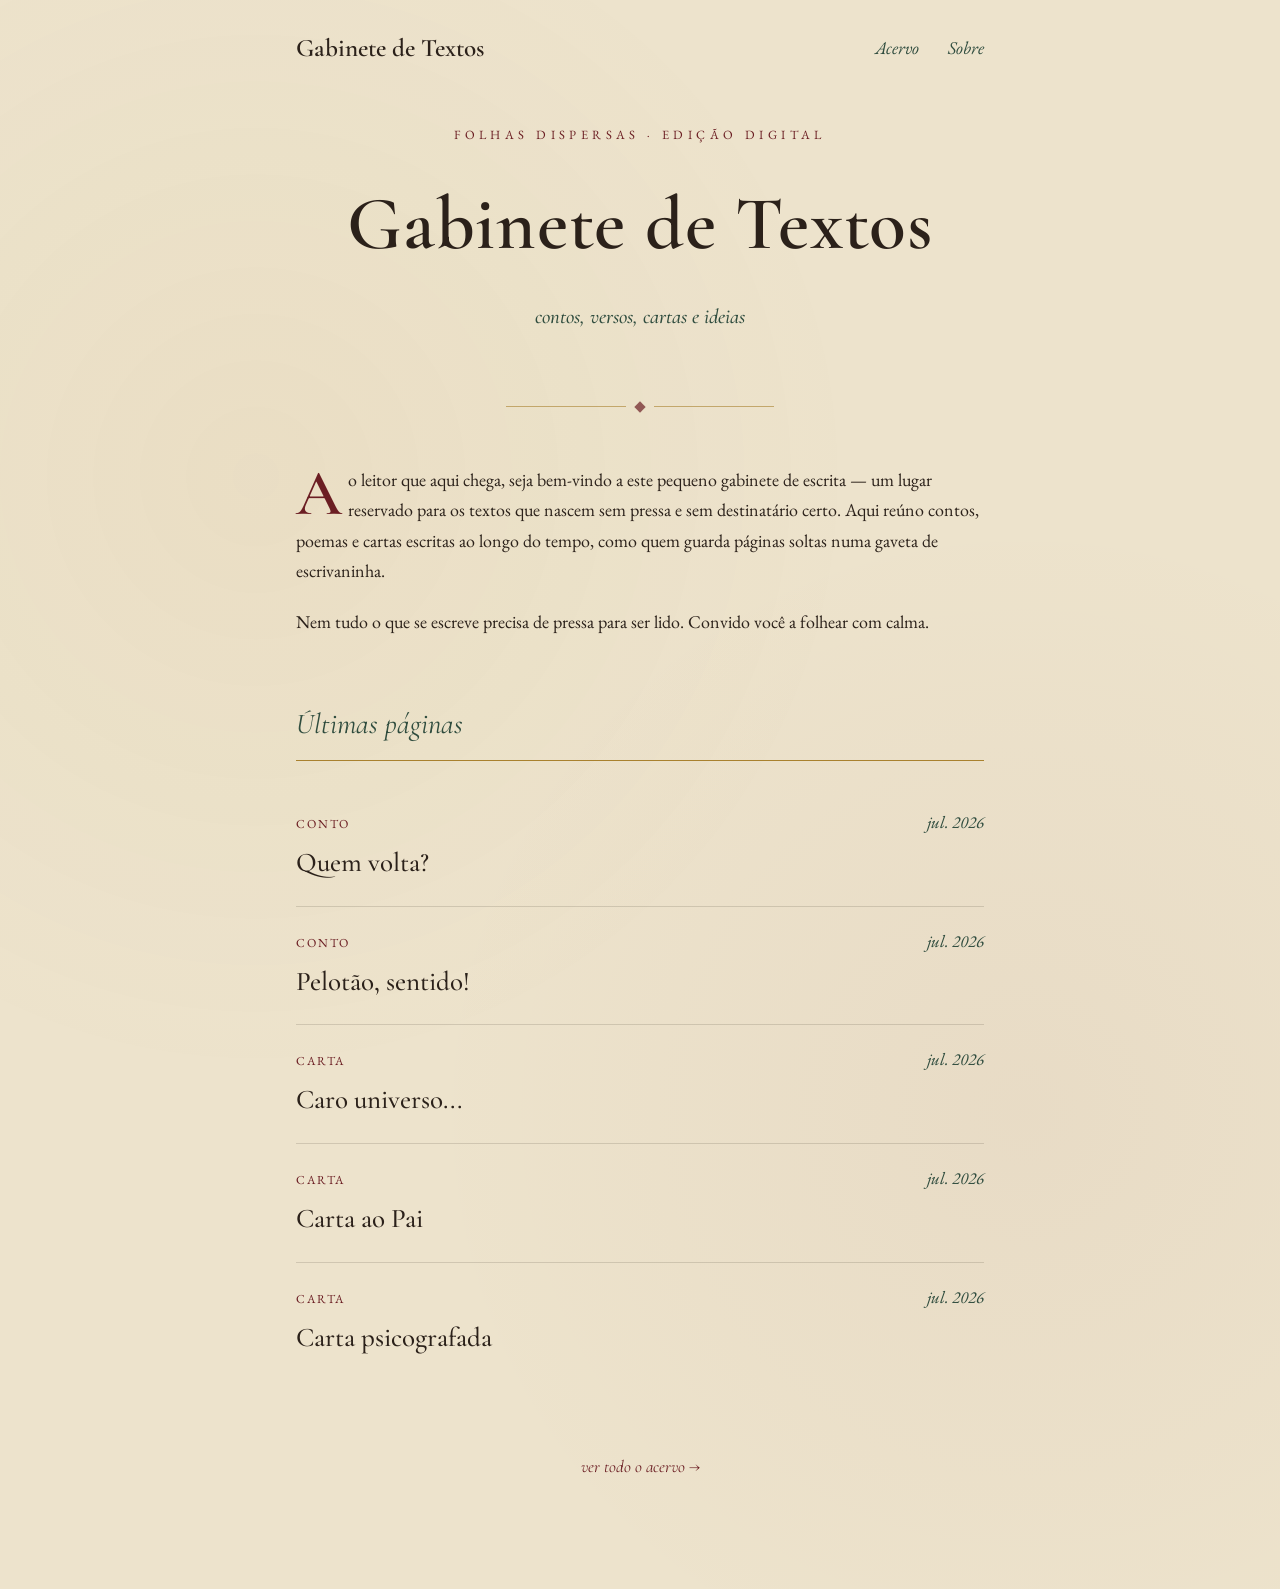
==== index.html @ 2f7e8b0a "upload page" ====
<!DOCTYPE html>
<html lang="pt-BR">
<head>
<meta charset="UTF-8">
<meta name="viewport" content="width=device-width, initial-scale=1.0">
<title>Gabinete de Textos</title>
<link rel="stylesheet" href="css/estilo.css">
</head>
<body>

<nav class="nav-topo">
  <a href="index.html" class="nav-logo">Gabinete de Textos</a>
  <div class="nav-links">
    <a href="acervo.html">Acervo</a>
    <a href="sobre.html">Sobre</a>
  </div>
</nav>

<div class="container">

  <div class="masthead">
    <div class="eyebrow">folhas dispersas · edição digital</div>
    <h1 class="titulo-principal">Gabinete de Textos</h1>
    <div class="subtitulo">contos, versos, cartas e ideias</div>
  </div>

  <div class="ornamento">
    <div class="linha"></div><div class="losango"></div><div class="linha"></div>
  </div>

  <div class="editorial">
    <p class="capitular">Ao leitor que aqui chega, seja bem-vindo a este pequeno gabinete de escrita — um lugar reservado para os textos que nascem sem pressa e sem destinatário certo. Aqui reúno contos, poemas e cartas escritas ao longo do tempo, como quem guarda páginas soltas numa gaveta de escrivaninha.</p>
    <p>Nem tudo o que se escreve precisa de pressa para ser lido. Convido você a folhear com calma.</p>
  </div>

  <div class="secao-titulo">Últimas páginas</div>

  <div id="lista-recentes">
    <!-- preenchido via JS -->
  </div>

  <div class="rodape"><a href="acervo.html">ver todo o acervo →</a></div>

</div>

<script src="js/dados.js"></script>
<script>
  carregarTextos().then(textos => {
    const recentes = textos
      .sort((a, b) => new Date(b.data) - new Date(a.data))
      .slice(0, 5);
    const container = document.getElementById('lista-recentes');
    container.innerHTML = recentes.map(renderizarLinhaEdicao).join('');
  });
</script>

</body>
</html>
---- css/estilo.css ----
@import url('https://fonts.googleapis.com/css2?family=Cormorant+Garamond:ital,wght@0,400;0,500;0,600;1,400;1,500&family=EB+Garamond:ital,wght@0,400;0,500;1,400&display=swap');

:root{
  --papel: #EDE3CC;
  --papel-escuro: #E3D6B8;
  --tinta: #2B211A;
  --bordo: #6B1E23;
  --dourado: #A9812E;
  --verde: #2F4C3E;
}

*{ box-sizing: border-box; }

html, body{
  margin:0;
  background: var(--papel);
  background-image:
    radial-gradient(circle at 20% 30%, rgba(169,129,46,0.05), transparent 40%),
    radial-gradient(circle at 80% 70%, rgba(107,30,35,0.04), transparent 40%);
  color: var(--tinta);
  font-family: 'EB Garamond', serif;
  font-size: 18px;
  line-height: 1.7;
}

a{ color: var(--bordo); text-decoration: none; }
a:hover{ text-decoration: underline; }

.container{ max-width: 760px; margin: 0 auto; padding: 3rem 2rem 6rem; }

/* Navegação */
.nav-topo{
  display:flex; justify-content:space-between; align-items:center;
  max-width: 760px; margin: 0 auto; padding: 1.5rem 2rem 0;
}
.nav-logo{
  font-family: 'Cormorant Garamond', serif;
  font-weight: 600;
  font-size: 1.4rem;
  color: var(--tinta);
}
.nav-logo:hover{ text-decoration:none; color: var(--bordo); }
.nav-links{ display:flex; gap: 1.6rem; }
.nav-links a{
  font-family: 'EB Garamond', serif;
  font-style: italic;
  font-size: 1rem;
  color: var(--verde);
}

/* Masthead */
.masthead{ text-align:center; padding-bottom: 2rem; }
.eyebrow{
  font-family: 'EB Garamond', serif;
  letter-spacing: 0.35em;
  font-size: 0.7rem;
  text-transform: uppercase;
  color: var(--bordo);
  margin-bottom: 0.8rem;
}
.titulo-principal{
  font-family: 'Cormorant Garamond', serif;
  font-weight: 600;
  font-size: 4.2rem;
  margin: 0;
  letter-spacing: 0.01em;
}
.subtitulo{
  font-family: 'Cormorant Garamond', serif;
  font-style: italic;
  font-weight: 500;
  font-size: 1.15rem;
  color: var(--verde);
  margin-top: 0.6rem;
}

/* Ornamento tipo azulejo */
.ornamento{
  display:flex; align-items:center; justify-content:center; gap: 10px;
  margin: 1.8rem 0;
}
.ornamento .linha{ height:1px; width: 120px; background: var(--dourado); opacity:0.6; }
.ornamento .losango{
  width: 8px; height:8px; background: var(--bordo); opacity:0.7;
  transform: rotate(45deg);
}

/* Editorial / texto introdutório */
.editorial{ margin: 3rem 0; }
.editorial p{ margin: 0 0 1.1rem; }
.capitular::first-letter{
  font-family: 'Cormorant Garamond', serif;
  font-size: 3.6rem;
  font-weight: 600;
  float: left;
  line-height: 0.8;
  padding: 0.05em 0.1em 0 0;
  color: var(--bordo);
}

/* Títulos de seção */
.secao-titulo{
  font-family: 'Cormorant Garamond', serif;
  font-style: italic;
  font-size: 1.6rem;
  color: var(--verde);
  border-bottom: 1px solid var(--dourado);
  padding-bottom: 0.6rem;
  margin: 3.5rem 0 1.5rem;
}

/* Lista de edições/textos */
.edicao{
  display:flex; justify-content:space-between; align-items:baseline;
  padding: 1.1rem 0;
  border-bottom: 1px solid rgba(43,33,26,0.15);
  gap: 1rem;
}
.edicao:last-child{ border-bottom:none; }
.edicao-link{ flex:1; display:block; color: inherit; }
.edicao-link:hover{ text-decoration:none; }
.edicao-link:hover .edicao-titulo{ color: var(--bordo); }
.edicao-info{ flex:1; }
.edicao-tipo{
  font-size: 0.68rem;
  letter-spacing: 0.15em;
  text-transform: uppercase;
  color: var(--bordo);
  display:block;
  margin-bottom: 0.3rem;
}
.edicao-titulo{
  font-family: 'Cormorant Garamond', serif;
  font-size: 1.5rem;
  font-weight: 500;
  color: var(--tinta);
  transition: color 0.2s;
}
.edicao-data{
  font-family: 'EB Garamond', serif;
  font-style: italic;
  color: var(--verde);
  white-space: nowrap;
  font-size: 0.95rem;
}

/* Filtros do acervo */
.filtros{
  display:flex; flex-wrap: wrap; gap: 0.6rem;
  margin: 2rem 0 1rem;
}
.filtro-btn{
  font-family: 'EB Garamond', serif;
  font-style: italic;
  font-size: 0.95rem;
  background: transparent;
  border: 1px solid var(--dourado);
  color: var(--tinta);
  padding: 0.4rem 1rem;
  border-radius: 2px;
  cursor: pointer;
}
.filtro-btn:hover{ background: rgba(169,129,46,0.12); }
.filtro-btn.ativo{
  background: var(--bordo);
  border-color: var(--bordo);
  color: var(--papel);
}

/* Página de texto individual */
.texto-cabecalho{ text-align:center; margin-bottom: 2.5rem; }
.texto-tipo{
  font-size: 0.7rem;
  letter-spacing: 0.25em;
  text-transform: uppercase;
  color: var(--bordo);
}
.texto-titulo{
  font-family: 'Cormorant Garamond', serif;
  font-weight: 600;
  font-size: 3rem;
  margin: 0.5rem 0 0.3rem;
}
.texto-data{
  font-family: 'EB Garamond', serif;
  font-style: italic;
  color: var(--verde);
}
.texto-corpo p{ margin: 0 0 1.2rem; }
.texto-navegacao{
  display:flex; justify-content:space-between;
  margin-top: 3rem; padding-top: 1.5rem;
  border-top: 1px solid rgba(43,33,26,0.15);
  font-family: 'Cormorant Garamond', serif;
  font-style: italic;
}

.rodape{
  text-align:center; margin-top: 4rem;
  font-family: 'Cormorant Garamond', serif;
  font-style: italic;
  color: var(--dourado);
  font-size: 0.95rem;
}

@media (max-width: 600px){
  .titulo-principal{ font-size: 2.8rem; }
  .texto-titulo{ font-size: 2.2rem; }
  .nav-topo{ flex-direction: column; gap: 0.8rem; align-items:flex-start; }
}
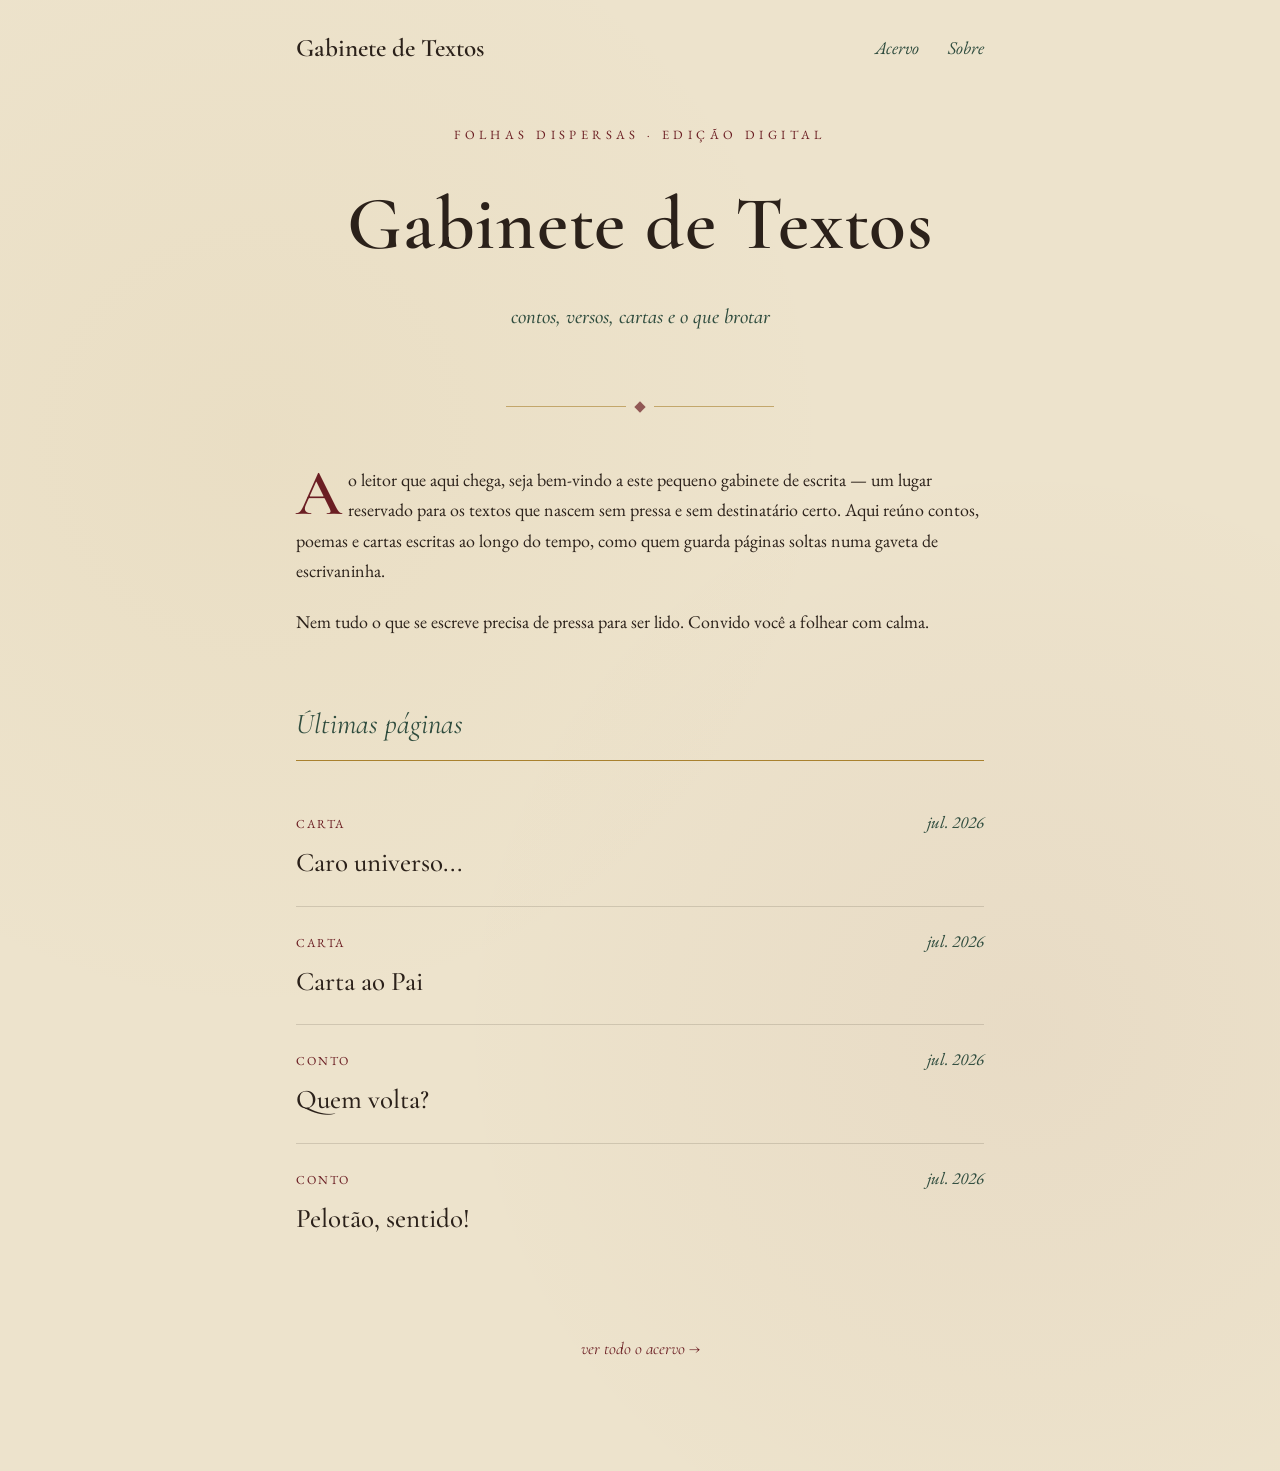
==== commit 876e497c: "Atualizar o index.html" ====
--- a/index.html
+++ b/index.html
@@ -21,7 +21,7 @@
   <div class="masthead">
     <div class="eyebrow">folhas dispersas · edição digital</div>
     <h1 class="titulo-principal">Gabinete de Textos</h1>
-    <div class="subtitulo">contos, versos, cartas e ideias</div>
+    <div class="subtitulo">contos, versos, cartas e o que brotar</div>
   </div>
 
   <div class="ornamento">
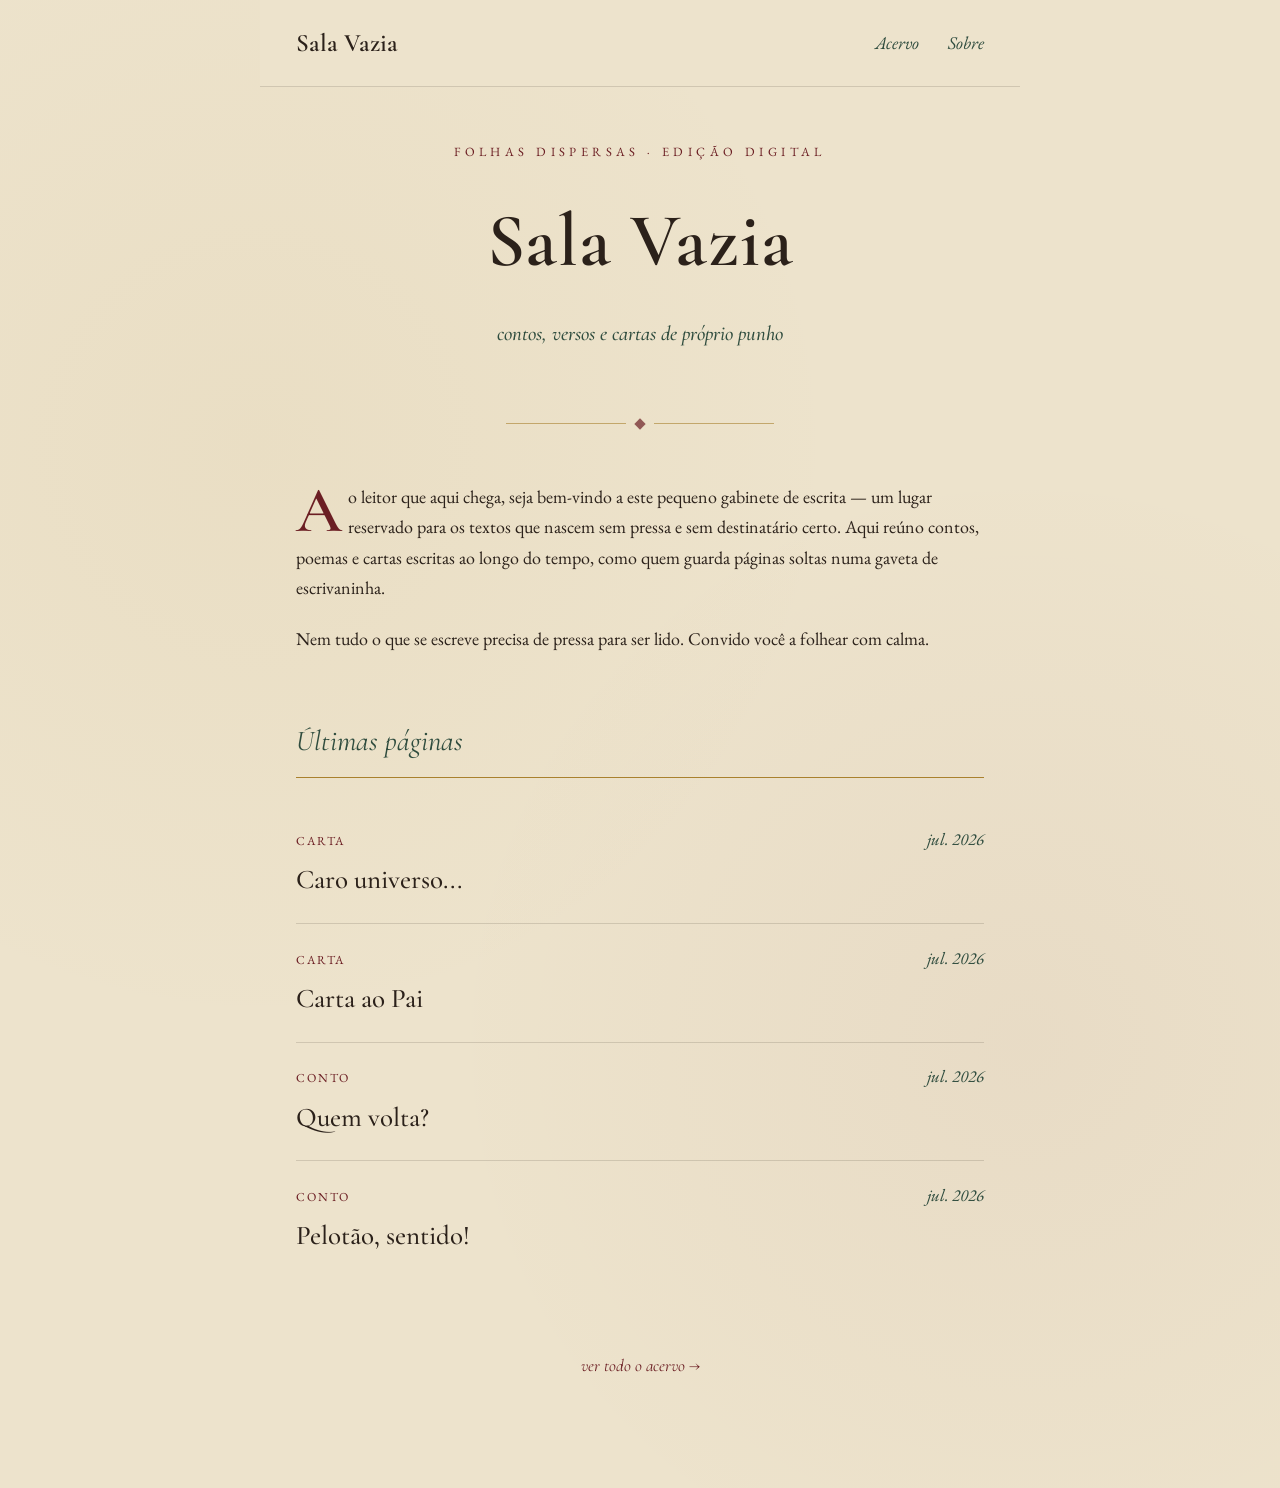
==== commit 90677178: "Atualizar o index.html" ====
--- a/index.html
+++ b/index.html
@@ -3,13 +3,15 @@
 <head>
 <meta charset="UTF-8">
 <meta name="viewport" content="width=device-width, initial-scale=1.0">
-<title>Gabinete de Textos</title>
+<title>Sala Vazia</title>
+<link rel="icon" type="image/png" sizes="32x32" href="favicon-32.png">
+<link rel="apple-touch-icon" sizes="180x180" href="favicon-180.png">
 <link rel="stylesheet" href="css/estilo.css">
 </head>
 <body>
 
 <nav class="nav-topo">
-  <a href="index.html" class="nav-logo">Gabinete de Textos</a>
+  <a href="index.html" class="nav-logo">Sala Vazia</a>
   <div class="nav-links">
     <a href="acervo.html">Acervo</a>
     <a href="sobre.html">Sobre</a>
@@ -20,8 +22,8 @@
 
   <div class="masthead">
     <div class="eyebrow">folhas dispersas · edição digital</div>
-    <h1 class="titulo-principal">Gabinete de Textos</h1>
-    <div class="subtitulo">contos, versos, cartas e o que brotar</div>
+    <h1 class="titulo-principal">Sala Vazia</h1>
+    <div class="subtitulo">contos, versos e cartas de próprio punho</div>
   </div>
 
   <div class="ornamento">
--- a/css/estilo.css
+++ b/css/estilo.css
@@ -31,7 +31,10 @@
 /* Navegação */
 .nav-topo{
   display:flex; justify-content:space-between; align-items:center;
-  max-width: 760px; margin: 0 auto; padding: 1.5rem 2rem 0;
+  max-width: 760px; margin: 0 auto; padding: 1.2rem 2rem;
+  position: sticky; top: 0; z-index: 100;
+  background: var(--papel);
+  border-bottom: 1px solid rgba(43,33,26,0.15);
 }
 .nav-logo{
   font-family: 'Cormorant Garamond', serif;
@@ -206,5 +209,5 @@
 @media (max-width: 600px){
   .titulo-principal{ font-size: 2.8rem; }
   .texto-titulo{ font-size: 2.2rem; }
-  .nav-topo{ flex-direction: column; gap: 0.8rem; align-items:flex-start; }
-}
+  .nav-topo{ flex-direction: column; gap: 0.5rem; align-items:center; text-align:center; padding: 1rem 1.5rem; }
+}
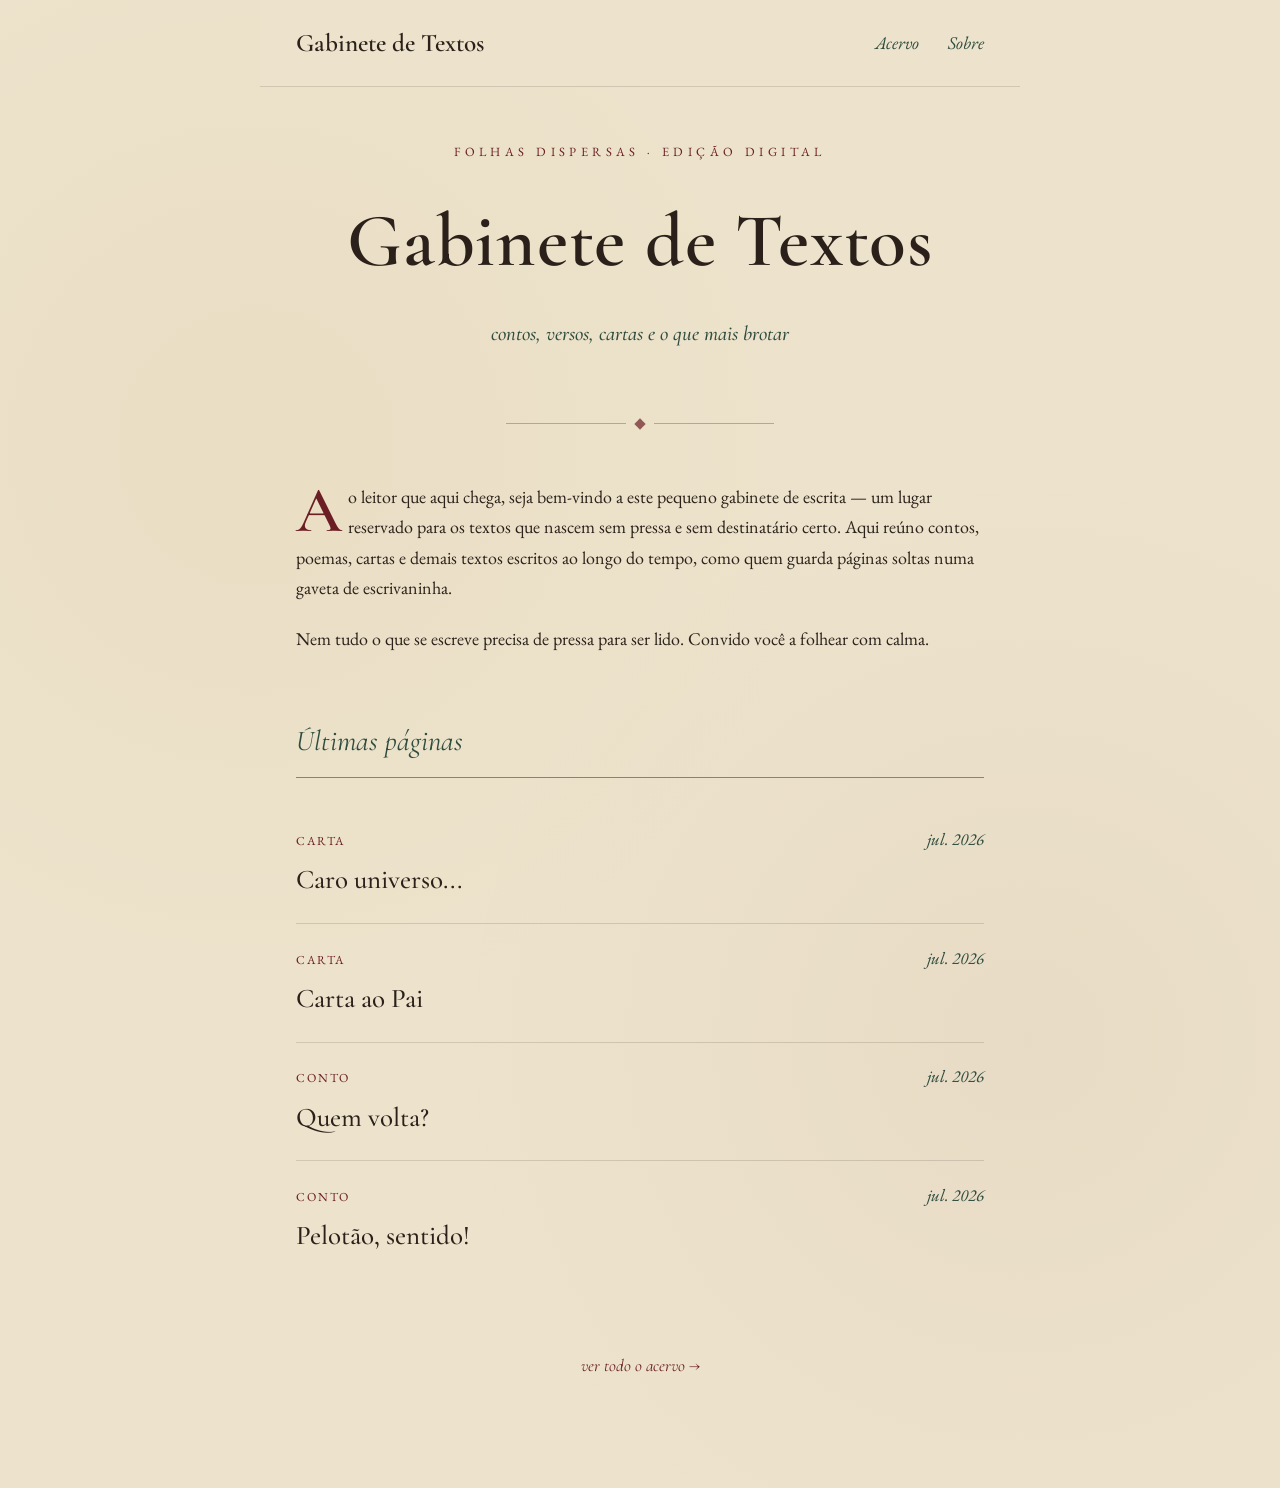
==== commit e298d52c: "Atualizar o index.html" ====
--- a/index.html
+++ b/index.html
@@ -3,7 +3,7 @@
 <head>
 <meta charset="UTF-8">
 <meta name="viewport" content="width=device-width, initial-scale=1.0">
-<title>Sala Vazia</title>
+<title>Gabinete de Textos</title>
 <link rel="icon" type="image/png" sizes="32x32" href="favicon-32.png">
 <link rel="apple-touch-icon" sizes="180x180" href="favicon-180.png">
 <link rel="stylesheet" href="css/estilo.css">
@@ -11,7 +11,7 @@
 <body>
 
 <nav class="nav-topo">
-  <a href="index.html" class="nav-logo">Sala Vazia</a>
+  <a href="index.html" class="nav-logo">Gabinete de Textos</a>
   <div class="nav-links">
     <a href="acervo.html">Acervo</a>
     <a href="sobre.html">Sobre</a>
@@ -22,8 +22,8 @@
 
   <div class="masthead">
     <div class="eyebrow">folhas dispersas · edição digital</div>
-    <h1 class="titulo-principal">Sala Vazia</h1>
-    <div class="subtitulo">contos, versos e cartas de próprio punho</div>
+    <h1 class="titulo-principal">Gabinete de Textos</h1>
+    <div class="subtitulo">contos, versos, cartas e o que mais brotar</div>
   </div>
 
   <div class="ornamento">
@@ -31,7 +31,7 @@
   </div>
 
   <div class="editorial">
-    <p class="capitular">Ao leitor que aqui chega, seja bem-vindo a este pequeno gabinete de escrita — um lugar reservado para os textos que nascem sem pressa e sem destinatário certo. Aqui reúno contos, poemas e cartas escritas ao longo do tempo, como quem guarda páginas soltas numa gaveta de escrivaninha.</p>
+    <p class="capitular">Ao leitor que aqui chega, seja bem-vindo a este pequeno gabinete de escrita — um lugar reservado para os textos que nascem sem pressa e sem destinatário certo. Aqui reúno contos, poemas, cartas e demais textos escritos ao longo do tempo, como quem guarda páginas soltas numa gaveta de escrivaninha.</p>
     <p>Nem tudo o que se escreve precisa de pressa para ser lido. Convido você a folhear com calma.</p>
   </div>
 
